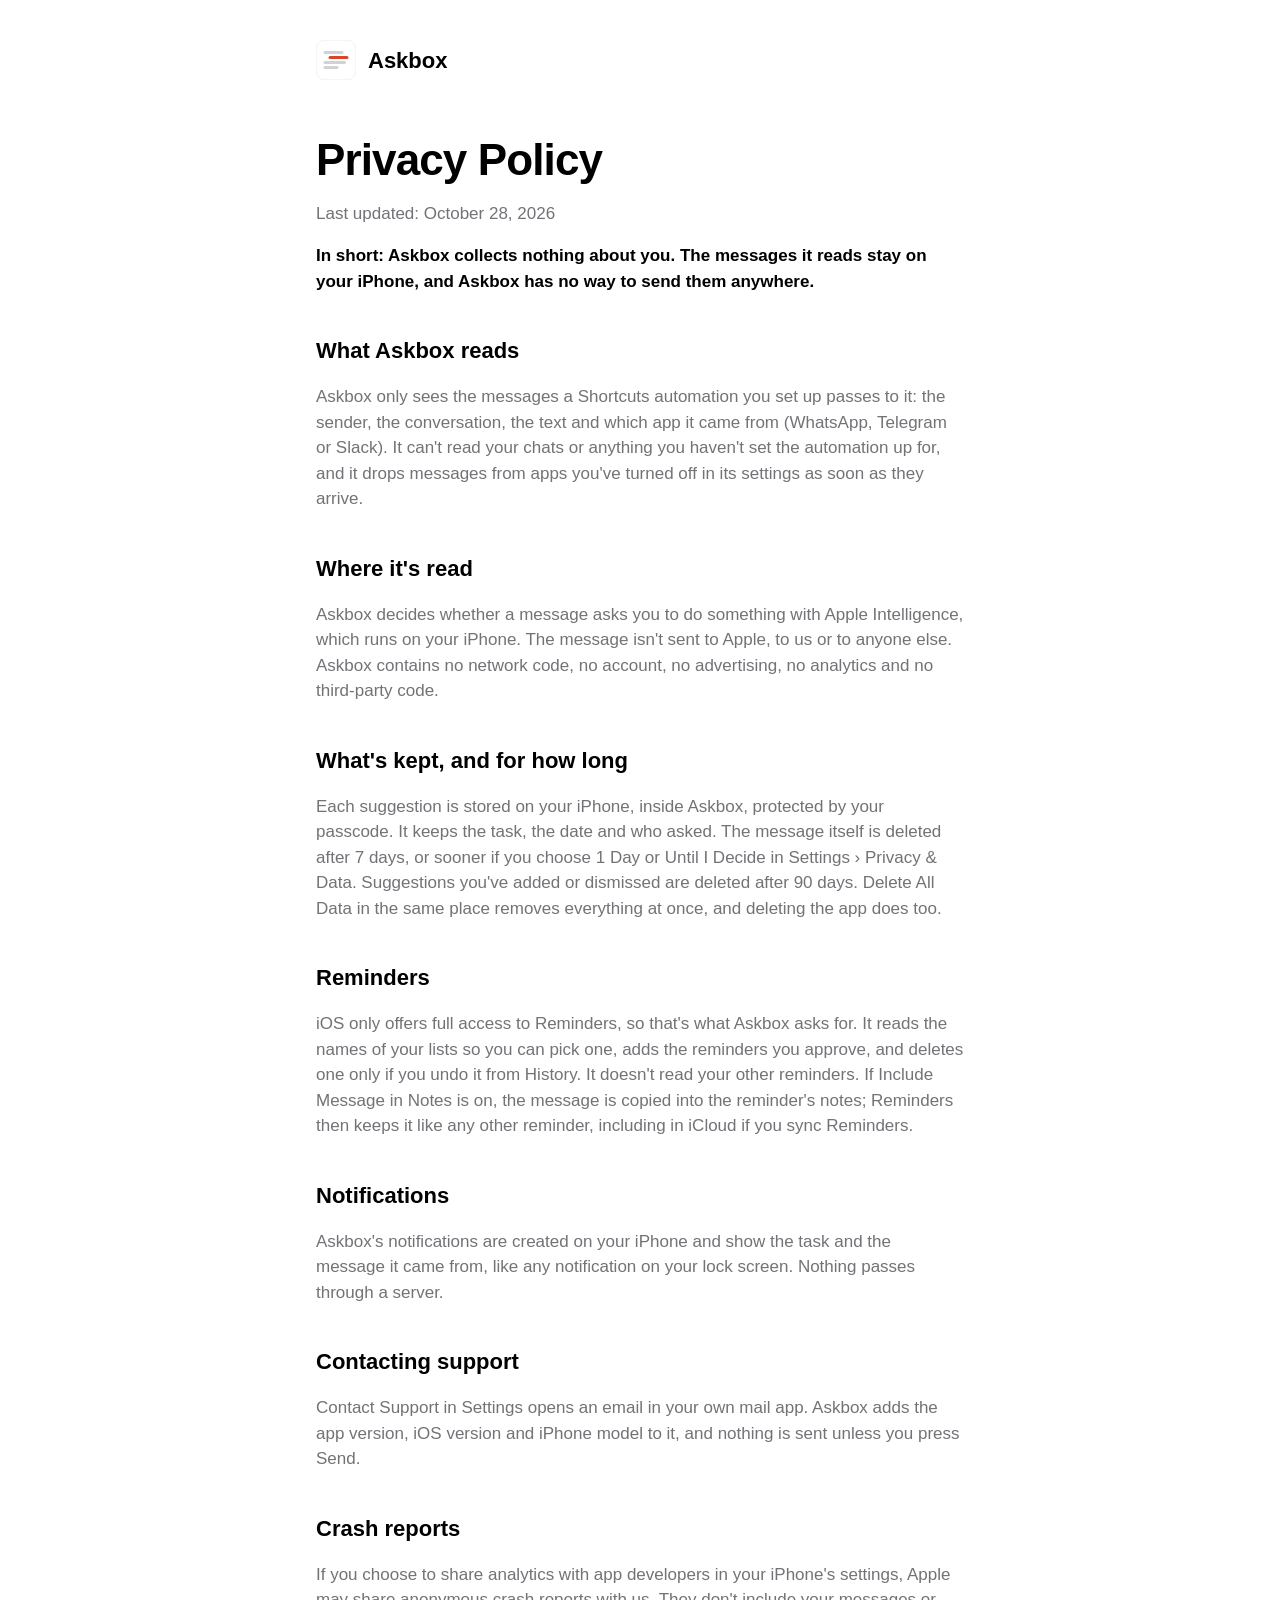
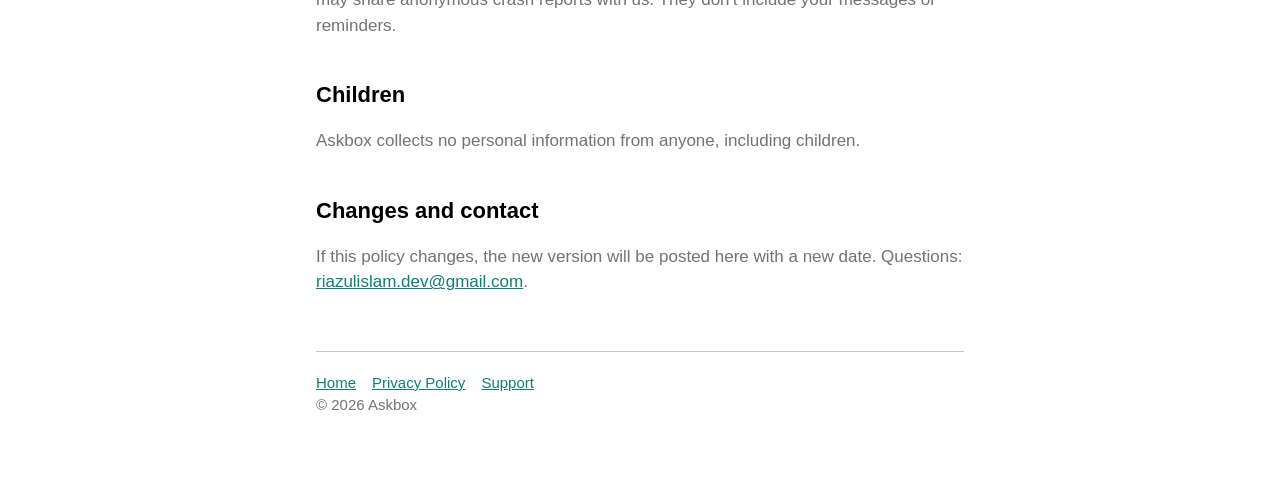
==== privacy.html @ f6b9e5f7 "Update site" ====
<!doctype html>
<html lang="en">
<head>
<meta charset="utf-8">
<meta name="viewport" content="width=device-width, initial-scale=1">
<title>Privacy Policy · Askbox</title>
<meta name="description" content="Askbox collects no data. Your messages are read and kept only on your iPhone and are never uploaded.">
<meta property="og:title" content="Privacy Policy · Askbox">
<meta property="og:description" content="Askbox collects no data. Your messages are read and kept only on your iPhone and are never uploaded.">
<meta property="og:image" content="https://riaz37.github.io/askbox/og-image.png">
<meta property="og:type" content="website">
<meta name="twitter:card" content="summary_large_image">
<meta name="color-scheme" content="light dark">
<link rel="icon" href="favicon.png">
<link rel="apple-touch-icon" href="apple-touch-icon.png">
<link rel="stylesheet" href="style.css">
</head>
<body>
<main>
<header><a href="./"><img class="mark-light" src="mark.svg" alt=""><img class="mark-dark" src="mark-dark.svg" alt=""><span>Askbox</span></a></header>
<h1>Privacy Policy</h1>
<p>Last updated: October 28, 2026</p>
<p><strong>In short: Askbox collects nothing about you. The messages it reads stay on your iPhone, and Askbox has no way to send them anywhere.</strong></p>

<h2>What Askbox reads</h2>
<p>Askbox only sees the messages a Shortcuts automation you set up passes to it: the sender, the conversation, the text and which app it came from (WhatsApp, Telegram or Slack). It can't read your chats or anything you haven't set the automation up for, and it drops messages from apps you've turned off in its settings as soon as they arrive.</p>

<h2>Where it's read</h2>
<p>Askbox decides whether a message asks you to do something with Apple Intelligence, which runs on your iPhone. The message isn't sent to Apple, to us or to anyone else. Askbox contains no network code, no account, no advertising, no analytics and no third-party code.</p>

<h2>What's kept, and for how long</h2>
<p>Each suggestion is stored on your iPhone, inside Askbox, protected by your passcode. It keeps the task, the date and who asked. The message itself is deleted after 7 days, or sooner if you choose 1 Day or Until I Decide in Settings › Privacy &amp; Data. Suggestions you've added or dismissed are deleted after 90 days. Delete All Data in the same place removes everything at once, and deleting the app does too.</p>

<h2>Reminders</h2>
<p>iOS only offers full access to Reminders, so that's what Askbox asks for. It reads the names of your lists so you can pick one, adds the reminders you approve, and deletes one only if you undo it from History. It doesn't read your other reminders. If Include Message in Notes is on, the message is copied into the reminder's notes; Reminders then keeps it like any other reminder, including in iCloud if you sync Reminders.</p>

<h2>Notifications</h2>
<p>Askbox's notifications are created on your iPhone and show the task and the message it came from, like any notification on your lock screen. Nothing passes through a server.</p>

<h2>Contacting support</h2>
<p>Contact Support in Settings opens an email in your own mail app. Askbox adds the app version, iOS version and iPhone model to it, and nothing is sent unless you press Send.</p>

<h2>Crash reports</h2>
<p>If you choose to share analytics with app developers in your iPhone's settings, Apple may share anonymous crash reports with us. They don't include your messages or reminders.</p>

<h2>Children</h2>
<p>Askbox collects no personal information from anyone, including children.</p>

<h2>Changes and contact</h2>
<p>If this policy changes, the new version will be posted here with a new date. Questions: <a href="mailto:riazulislam.dev@gmail.com">riazulislam.dev@gmail.com</a>.</p>
<footer><a href="./">Home</a><a href="privacy.html">Privacy Policy</a><a href="support.html">Support</a><br>© 2026 Askbox</footer>
</main>
</body>
</html>
---- style.css ----
/* Askbox site: plain iOS type and colors, heat colors only where they mean time (DESIGN.md, Time First). */
:root {
  --bg: #FFFFFF; --grouped: #F2F2F7; --label: #000000; --label2: rgba(60, 60, 67, 0.72); --separator: #C6C6C8;
  --track: #E5E5EA; --soon: #D9472B; --mid: #C47610; --later: #0F7F75; --tint: #0F7F75; --on-tint: #FFFFFF;
}
@media (prefers-color-scheme: dark) {
  :root {
    --bg: #000000; --grouped: #1C1C1E; --label: #FFFFFF; --label2: rgba(235, 235, 245, 0.7); --separator: #38383A;
    --track: #2C2C2E; --soon: #FF7356; --mid: #FFB54D; --later: #2BB3A5; --tint: #2BB3A5; --on-tint: #00201D;
  }
  .mark-light { display: none; }
}
@media (prefers-color-scheme: light) { .mark-dark { display: none; } }
@media (prefers-contrast: more) {
  :root { --label2: rgba(60, 60, 67, 0.9); --soon: #B8361E; --mid: #9A5B00; --later: #0A6E65; --tint: #0A6E65; }
  @media (prefers-color-scheme: dark) {
    :root { --label2: rgba(235, 235, 245, 0.85); --soon: #FF9A82; --mid: #FFCF80; --later: #5ED6C8; --tint: #5ED6C8; }
  }
}
* { box-sizing: border-box; }
body {
  margin: 0; background: var(--bg); color: var(--label);
  font: 17px/1.5 -apple-system, BlinkMacSystemFont, "SF Pro Text", "Segoe UI", Roboto, sans-serif;
  -webkit-font-smoothing: antialiased;
}
main { max-width: 680px; margin: 0 auto; padding: 40px 16px 64px; }
header { margin-bottom: 48px; }
header a { display: inline-flex; align-items: center; gap: 12px; color: inherit; text-decoration: none; }
header img { width: 40px; height: 40px; }
header span { font-size: 22px; font-weight: 600; }
h1 { font-weight: 700; font-size: clamp(34px, 8vw, 44px); line-height: 1.1; letter-spacing: -0.02em; margin: 0 0 16px; }
h2 { font-weight: 700; font-size: 22px; margin: 40px 0 8px; }
h3 { margin: 0 0 2px; font-size: 17px; font-weight: 600; }
p, li { color: var(--label2); }
strong { color: var(--label); }
a { color: var(--tint); }
.lead { font-size: 20px; margin: 0 0 40px; }

/* The week: asks as bars on one shared Monday-to-Sunday axis, like the app's Asks list. */
.week { margin: 0 0 48px; }
.axis, .bar { display: grid; grid-template-columns: repeat(7, 1fr); }
.axis { margin-bottom: 8px; }
.axis span { text-align: center; font-size: 13px; color: var(--label2); line-height: 28px; }
.axis .today { color: var(--bg); background: var(--label); border-radius: 50%; width: 28px; margin: 0 auto; font-weight: 600; }
.ask { padding: 14px 0; border-bottom: 0.5px solid var(--separator); }
.ask-head { display: flex; justify-content: space-between; gap: 12px; }
.ask-title { font-weight: 600; color: var(--label); }
.ask-due { font-variant-numeric: tabular-nums; color: var(--label); white-space: nowrap; }
.ask-from { font-size: 15px; color: var(--label2); margin: 0 0 10px; }
.bar { position: relative; height: 8px; }
.bar i {
  position: absolute; top: 2px; height: 4px; border-radius: 2px;
  left: calc(var(--from) * 100%); width: calc((var(--to) - var(--from)) * 100%);
  background: linear-gradient(to right, color-mix(in srgb, var(--c) 30%, transparent), var(--c));
}
.bar i::after {
  content: ""; position: absolute; right: -4px; top: -2px; width: 8px; height: 8px; border-radius: 50%; background: var(--c);
}
.soon { --c: var(--soon); } .mid { --c: var(--mid); } .later { --c: var(--later); }

/* Facts as plain grouped rows, no cards. */
.cards { margin: 32px 0; border-top: 0.5px solid var(--separator); }
.week + .cards { border-top: 0; margin-top: 0; }
.card { padding: 16px 0; border-bottom: 0.5px solid var(--separator); }
.card p { margin: 0; }
.button {
  display: inline-block; background: var(--tint); color: var(--on-tint); font-weight: 600; text-decoration: none;
  padding: 14px 24px; border-radius: 999px; min-height: 44px;
}
footer { margin-top: 56px; padding-top: 20px; border-top: 0.5px solid var(--separator); font-size: 15px; color: var(--label2); }
footer a { margin-right: 16px; }
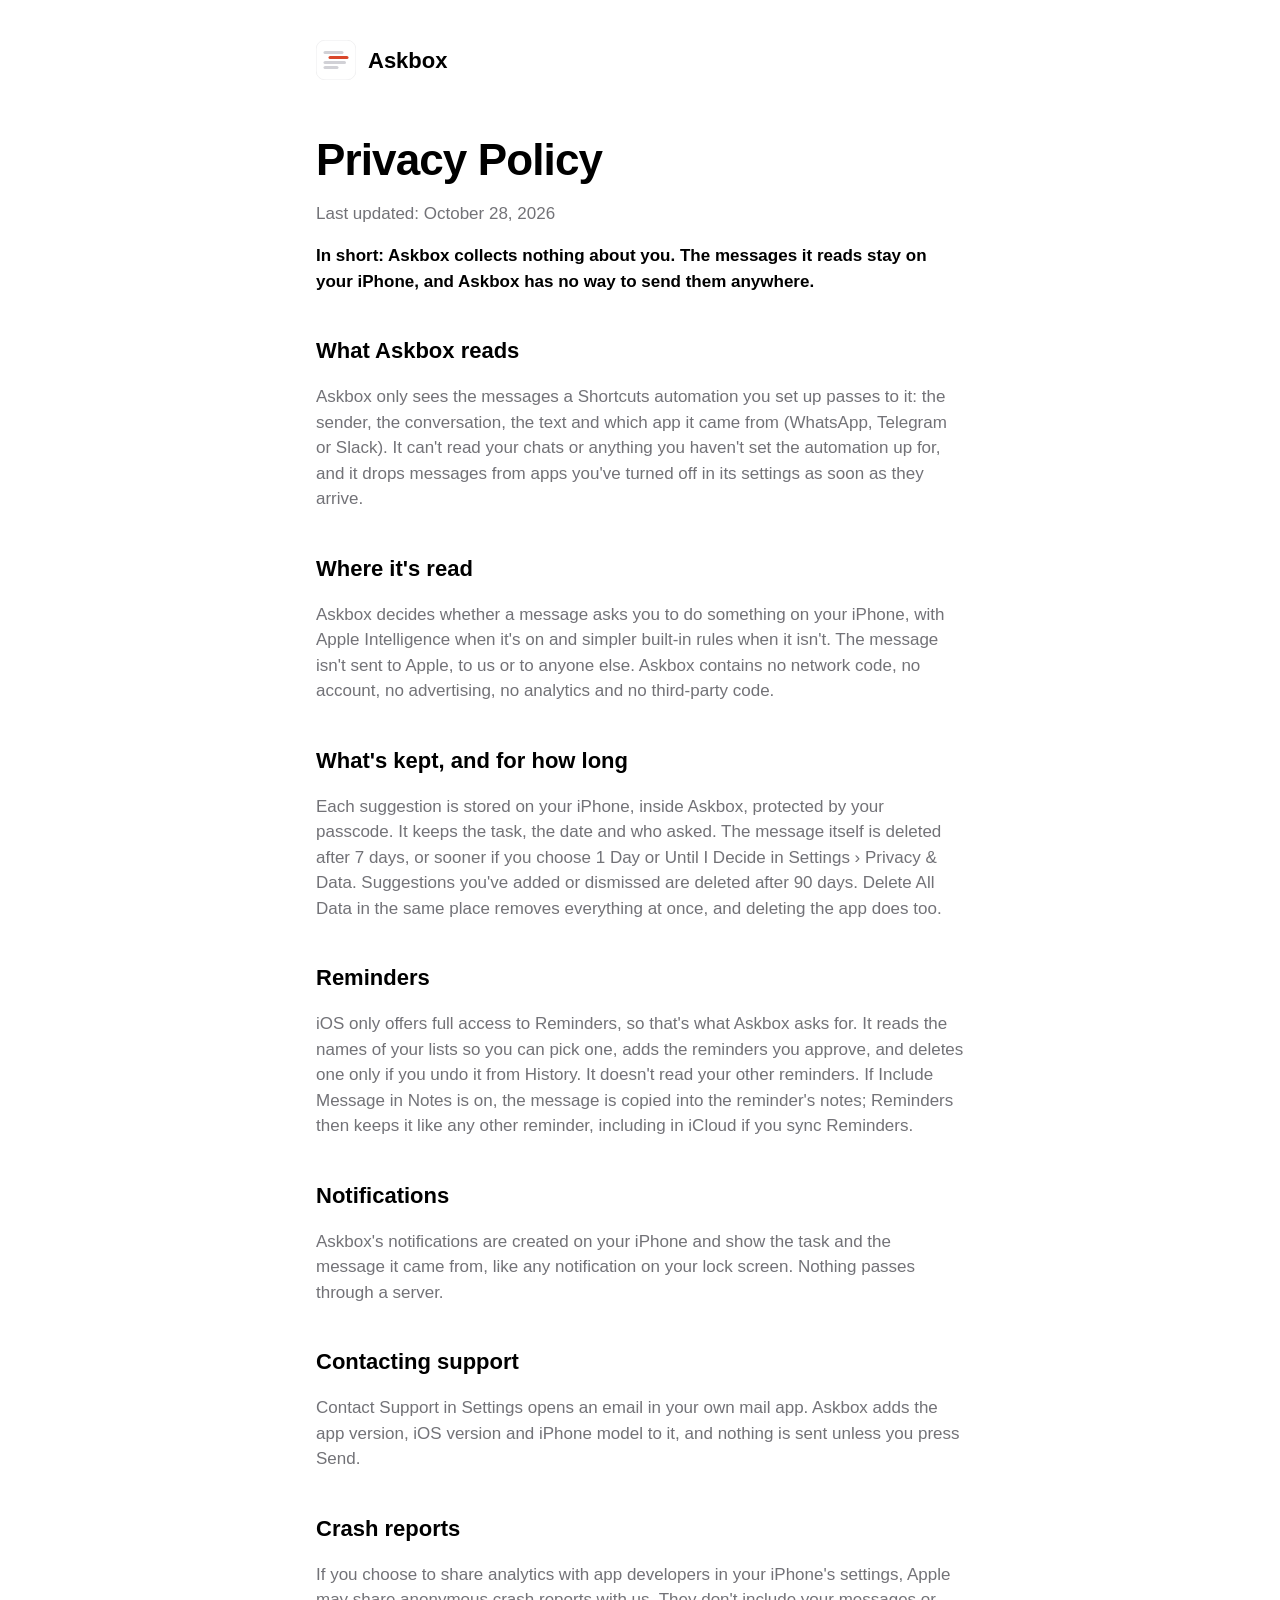
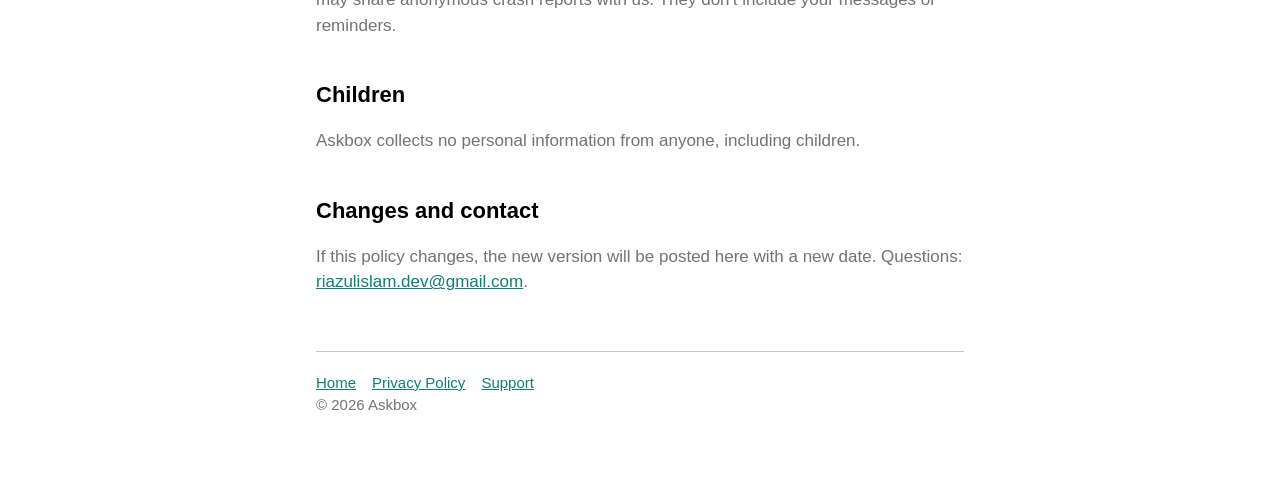
==== commit 872146b1: "Update site" ====
--- a/privacy.html
+++ b/privacy.html
@@ -26,7 +26,7 @@
 <p>Askbox only sees the messages a Shortcuts automation you set up passes to it: the sender, the conversation, the text and which app it came from (WhatsApp, Telegram or Slack). It can't read your chats or anything you haven't set the automation up for, and it drops messages from apps you've turned off in its settings as soon as they arrive.</p>
 
 <h2>Where it's read</h2>
-<p>Askbox decides whether a message asks you to do something with Apple Intelligence, which runs on your iPhone. The message isn't sent to Apple, to us or to anyone else. Askbox contains no network code, no account, no advertising, no analytics and no third-party code.</p>
+<p>Askbox decides whether a message asks you to do something on your iPhone, with Apple Intelligence when it's on and simpler built-in rules when it isn't. The message isn't sent to Apple, to us or to anyone else. Askbox contains no network code, no account, no advertising, no analytics and no third-party code.</p>
 
 <h2>What's kept, and for how long</h2>
 <p>Each suggestion is stored on your iPhone, inside Askbox, protected by your passcode. It keeps the task, the date and who asked. The message itself is deleted after 7 days, or sooner if you choose 1 Day or Until I Decide in Settings › Privacy &amp; Data. Suggestions you've added or dismissed are deleted after 90 days. Delete All Data in the same place removes everything at once, and deleting the app does too.</p>
